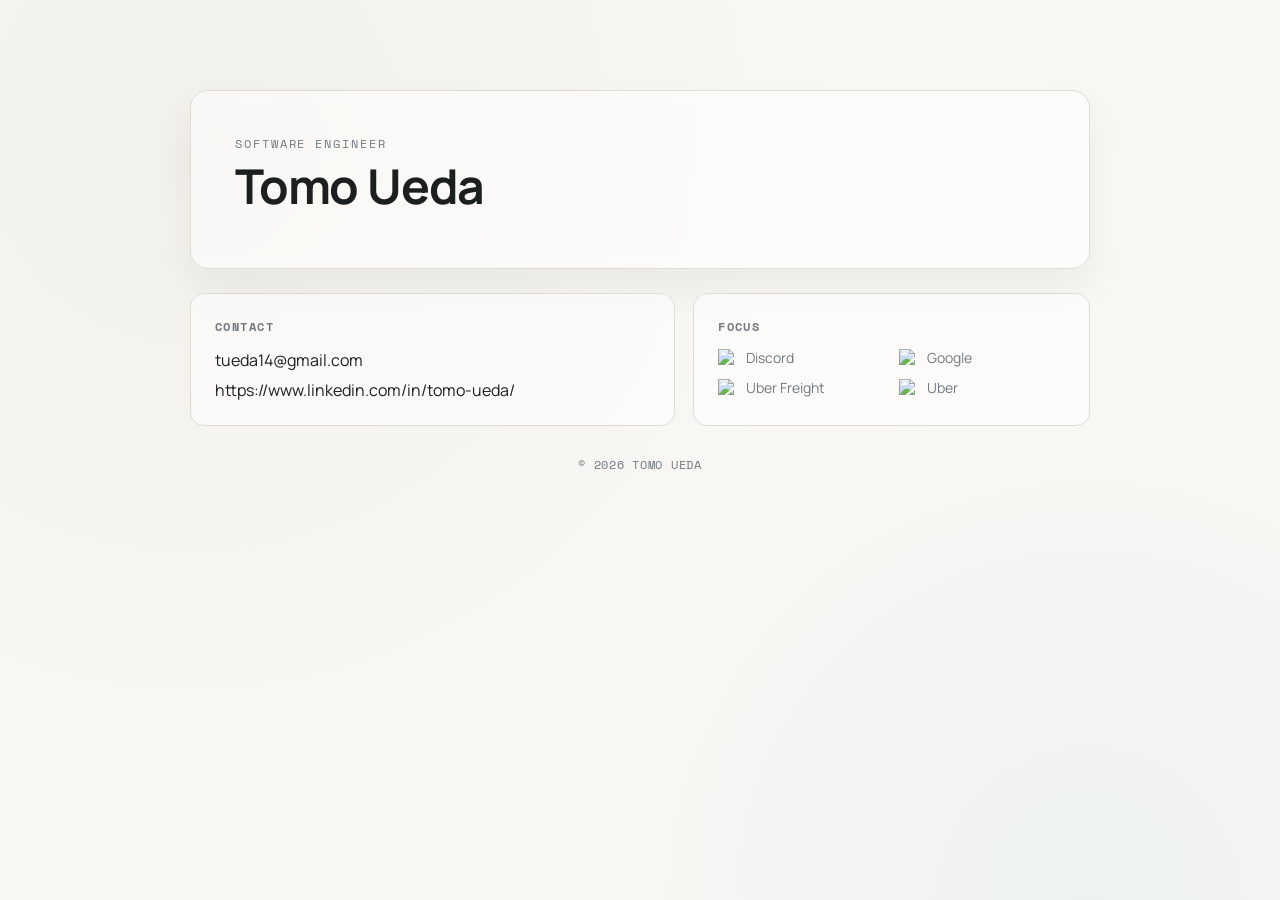
==== index.html @ ddee6154 "Add company icons from resume to focus section" ====
<!doctype html>
<html lang="en">
<head>
  <meta charset="utf-8" />
  <meta name="viewport" content="width=device-width, initial-scale=1" />
  <title>Tomo Ueda</title>
  <meta name="description" content="Tomo Ueda - software engineer." />
  <meta name="theme-color" content="#0f1417" />
  <meta property="og:title" content="Tomo Ueda" />
  <meta property="og:description" content="Software engineer." />
  <meta property="og:type" content="website" />
  <meta property="og:url" content="https://tomoueda.com" />
  <link rel="preconnect" href="https://fonts.googleapis.com" />
  <link rel="preconnect" href="https://fonts.gstatic.com" crossorigin />
  <link href="https://fonts.googleapis.com/css2?family=Manrope:wght@400;500;700&family=Space+Mono:wght@400;700&display=swap" rel="stylesheet" />
  <style>
    :root {
      --bg: #f8f7f4;
      --ink: #1c1f20;
      --muted: #727a80;
      --line: #dfdcd4;
      --panel: rgba(255, 255, 255, 0.5);
      --accent: #5f7e72;
      --maxw: 900px;
      --radius: 18px;
    }
    * {
      box-sizing: border-box;
    }
    html,
    body {
      min-height: 100%;
    }
    body {
      margin: 0;
      font-family: "Manrope", sans-serif;
      color: var(--ink);
      background:
        radial-gradient(circle at 15% 15%, #f2f0eb 0%, transparent 48%),
        radial-gradient(circle at 85% 100%, #edf2ee 0%, transparent 36%),
        var(--bg);
      padding: clamp(28px, 7vw, 92px) 22px;
    }
    .page {
      width: min(var(--maxw), 100%);
      margin: 0 auto;
      animation: settle 650ms ease both;
    }
    .hero {
      background: var(--panel);
      border: 1px solid var(--line);
      border-radius: var(--radius);
      backdrop-filter: blur(6px);
      padding: clamp(24px, 4vw, 44px);
      box-shadow: 0 20px 42px rgba(17, 19, 21, 0.05);
    }
    .eyebrow {
      margin: 0;
      font-family: "Space Mono", monospace;
      font-size: 12px;
      letter-spacing: 0.16em;
      text-transform: uppercase;
      color: var(--muted);
    }
    h1 {
      margin: 10px 0 14px;
      font-size: clamp(28px, 5.5vw, 48px);
      line-height: 1;
      letter-spacing: -0.025em;
    }
    .grid {
      margin-top: 24px;
      display: grid;
      gap: 16px;
    }
    .panel {
      background: var(--panel);
      border: 1px solid var(--line);
      border-radius: 14px;
      padding: 24px;
      animation: fade-up 550ms ease both;
    }
    .panel h2 {
      margin: 0 0 14px;
      font-size: 12px;
      font-family: "Space Mono", monospace;
      text-transform: uppercase;
      letter-spacing: 0.12em;
      color: var(--muted);
    }
    .links {
      list-style: none;
      margin: 0;
      padding: 0;
      display: grid;
      gap: 8px;
    }
    .links a {
      color: var(--ink);
      text-decoration: none;
      border-bottom: 1px solid transparent;
      transition: border-color 180ms ease, color 180ms ease;
    }
    .links a:hover {
      color: var(--accent);
      border-color: var(--accent);
    }
    .companies {
      margin: 0;
      padding: 0;
      list-style: none;
      display: grid;
      grid-template-columns: repeat(2, minmax(0, 1fr));
      gap: 12px 14px;
    }
    .company {
      display: flex;
      align-items: center;
      gap: 10px;
      color: var(--muted);
      font-size: 14px;
      line-height: 1.3;
    }
    .company img {
      width: 18px;
      height: 18px;
      object-fit: contain;
      opacity: 0.9;
    }
    footer {
      margin-top: 30px;
      text-align: center;
      color: var(--muted);
      font-family: "Space Mono", monospace;
      font-size: 12px;
      letter-spacing: 0.06em;
      text-transform: uppercase;
    }
    @keyframes settle {
      from {
        opacity: 0;
        transform: translateY(10px);
      }
      to {
        opacity: 1;
        transform: translateY(0);
      }
    }
    @keyframes fade-up {
      from {
        opacity: 0;
        transform: translateY(8px);
      }
      to {
        opacity: 1;
        transform: translateY(0);
      }
    }
    @media (min-width: 720px) {
      .grid {
        grid-template-columns: 1.1fr 0.9fr;
        gap: 18px;
      }
      .panel:last-child {
        animation-delay: 90ms;
      }
    }
  </style>
</head>
<body>
  <main class="page">
    <section class="hero">
      <p class="eyebrow">Software Engineer</p>
      <h1>Tomo Ueda</h1>
    </section>

    <section class="grid">
      <article class="panel">
        <h2>Contact</h2>
        <ul class="links">
          <li><a href="mailto:tueda14@gmail.com">tueda14@gmail.com</a></li>
          <li><a href="https://www.linkedin.com/in/tomo-ueda/" target="_blank" rel="noopener noreferrer">https://www.linkedin.com/in/tomo-ueda/</a></li>
        </ul>
      </article>
      <article class="panel">
        <h2>Focus</h2>
        <ul class="companies" aria-label="Companies I have worked at">
          <li class="company">
            <img src="https://cdn.simpleicons.org/discord/1c1f20" alt="Discord logo" loading="lazy" />
            <span>Discord</span>
          </li>
          <li class="company">
            <img src="https://cdn.simpleicons.org/google/1c1f20" alt="Google logo" loading="lazy" />
            <span>Google</span>
          </li>
          <li class="company">
            <img src="https://cdn.simpleicons.org/uber/1c1f20" alt="Uber logo" loading="lazy" />
            <span>Uber Freight</span>
          </li>
          <li class="company">
            <img src="https://cdn.simpleicons.org/uber/1c1f20" alt="Uber logo" loading="lazy" />
            <span>Uber</span>
          </li>
        </ul>
      </article>
    </section>

    <footer>&copy; <span id="year"></span> Tomo Ueda</footer>
  </main>

  <script>
    document.getElementById("year").textContent = new Date().getFullYear();
  </script>
</body>
</html>
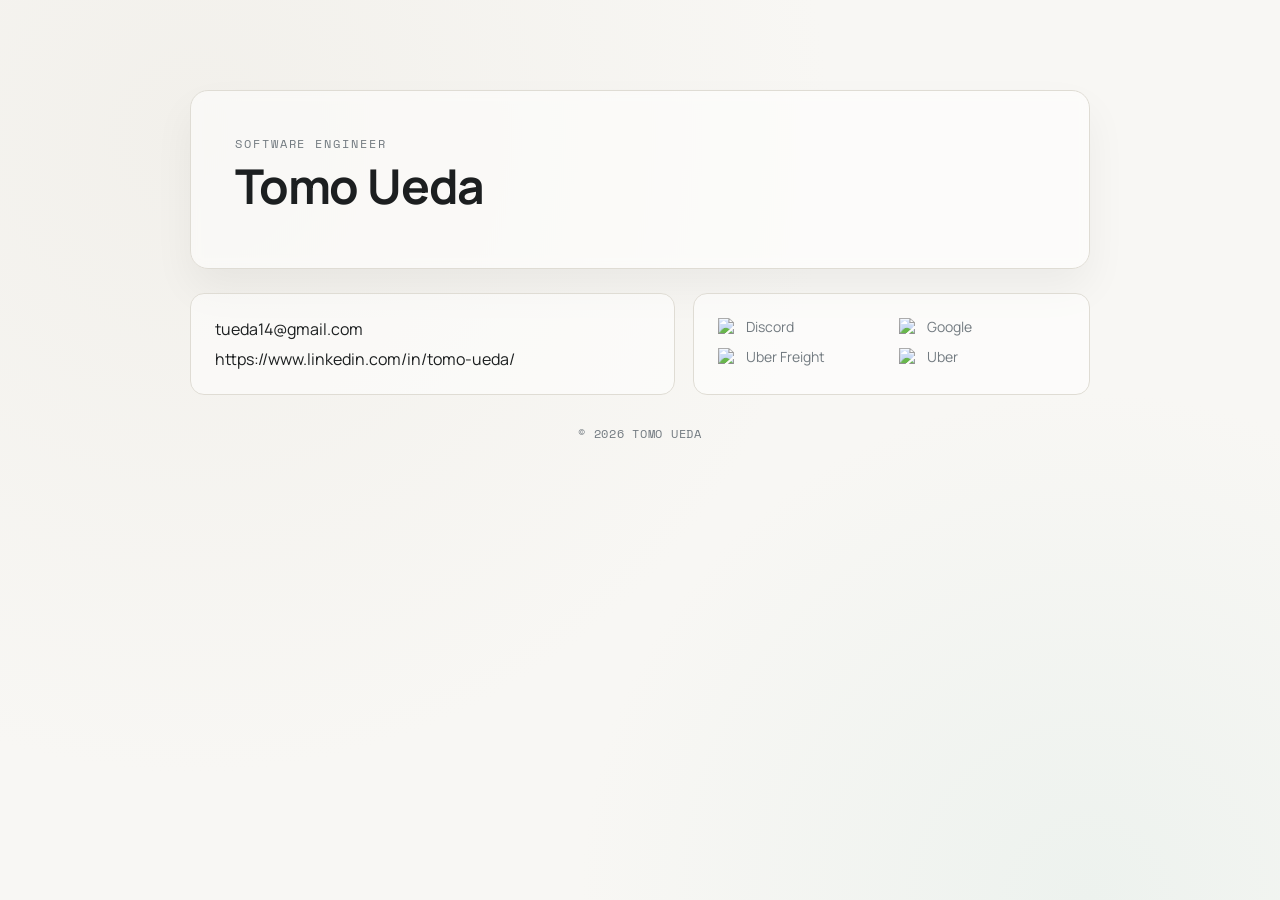
==== commit 85d9271b: "Remove section labels for cleaner layout" ====
--- a/index.html
+++ b/index.html
@@ -80,14 +80,6 @@
       padding: 24px;
       animation: fade-up 550ms ease both;
     }
-    .panel h2 {
-      margin: 0 0 14px;
-      font-size: 12px;
-      font-family: "Space Mono", monospace;
-      text-transform: uppercase;
-      letter-spacing: 0.12em;
-      color: var(--muted);
-    }
     .links {
       list-style: none;
       margin: 0;
@@ -176,14 +168,12 @@
 
     <section class="grid">
       <article class="panel">
-        <h2>Contact</h2>
         <ul class="links">
           <li><a href="mailto:tueda14@gmail.com">tueda14@gmail.com</a></li>
           <li><a href="https://www.linkedin.com/in/tomo-ueda/" target="_blank" rel="noopener noreferrer">https://www.linkedin.com/in/tomo-ueda/</a></li>
         </ul>
       </article>
       <article class="panel">
-        <h2>Focus</h2>
         <ul class="companies" aria-label="Companies I have worked at">
           <li class="company">
             <img src="https://cdn.simpleicons.org/discord/1c1f20" alt="Discord logo" loading="lazy" />
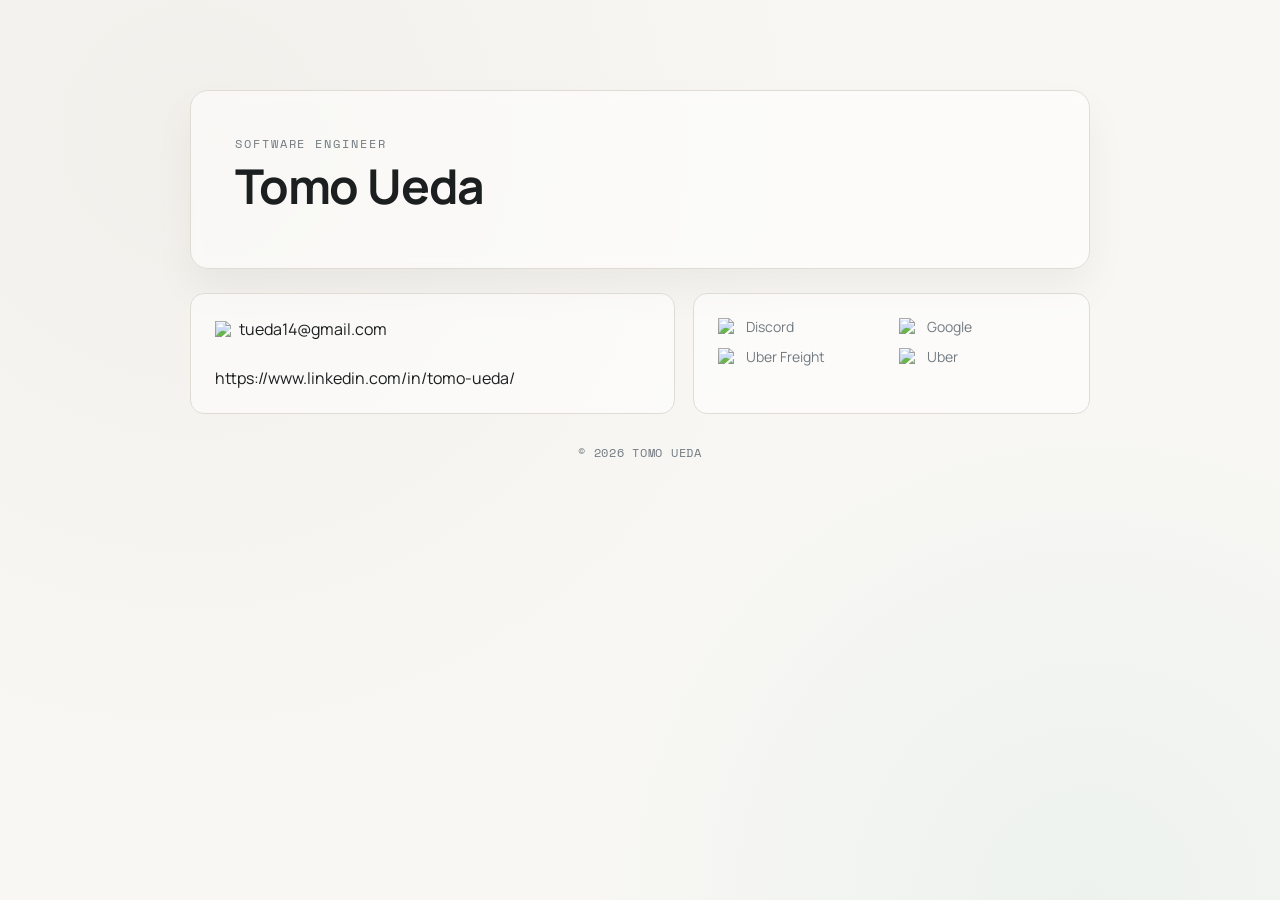
==== commit b56e02a0: "Add email icon next to email address" ====
--- a/index.html
+++ b/index.html
@@ -93,6 +93,17 @@
       border-bottom: 1px solid transparent;
       transition: border-color 180ms ease, color 180ms ease;
     }
+    .contact-email {
+      display: inline-flex;
+      align-items: center;
+      gap: 8px;
+    }
+    .contact-email img {
+      width: 16px;
+      height: 16px;
+      object-fit: contain;
+      opacity: 0.9;
+    }
     .links a:hover {
       color: var(--accent);
       border-color: var(--accent);
@@ -169,7 +180,12 @@
     <section class="grid">
       <article class="panel">
         <ul class="links">
-          <li><a href="mailto:tueda14@gmail.com">tueda14@gmail.com</a></li>
+          <li>
+            <a class="contact-email" href="mailto:tueda14@gmail.com">
+              <img src="https://cdn.simpleicons.org/gmail/1c1f20" alt="Email icon" loading="lazy" />
+              <span>tueda14@gmail.com</span>
+            </a>
+          </li>
           <li><a href="https://www.linkedin.com/in/tomo-ueda/" target="_blank" rel="noopener noreferrer">https://www.linkedin.com/in/tomo-ueda/</a></li>
         </ul>
       </article>
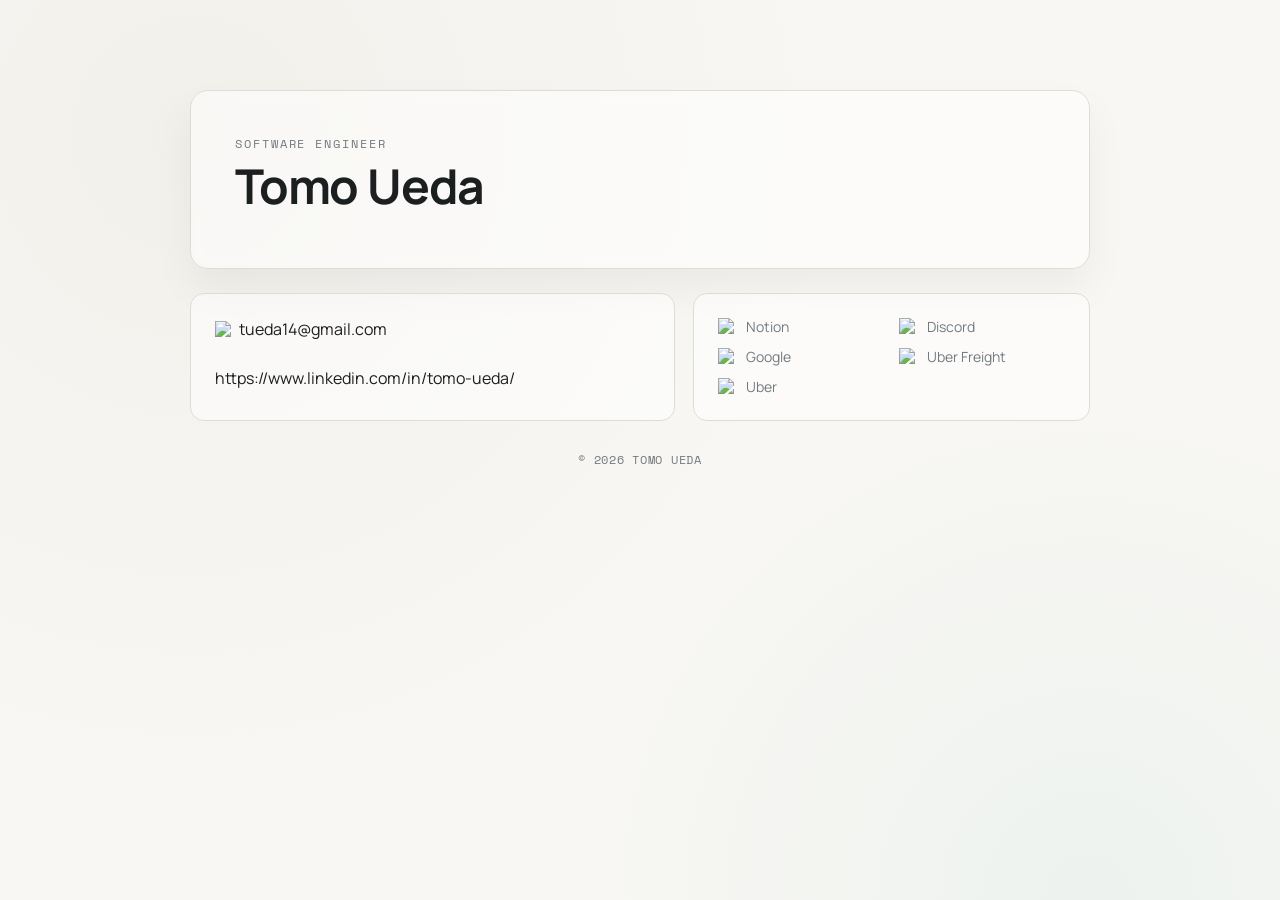
==== commit d399d703: "Add Notion to company icons" ====
--- a/index.html
+++ b/index.html
@@ -192,6 +192,10 @@
       <article class="panel">
         <ul class="companies" aria-label="Companies I have worked at">
           <li class="company">
+            <img src="https://cdn.simpleicons.org/notion/1c1f20" alt="Notion logo" loading="lazy" />
+            <span>Notion</span>
+          </li>
+          <li class="company">
             <img src="https://cdn.simpleicons.org/discord/1c1f20" alt="Discord logo" loading="lazy" />
             <span>Discord</span>
           </li>
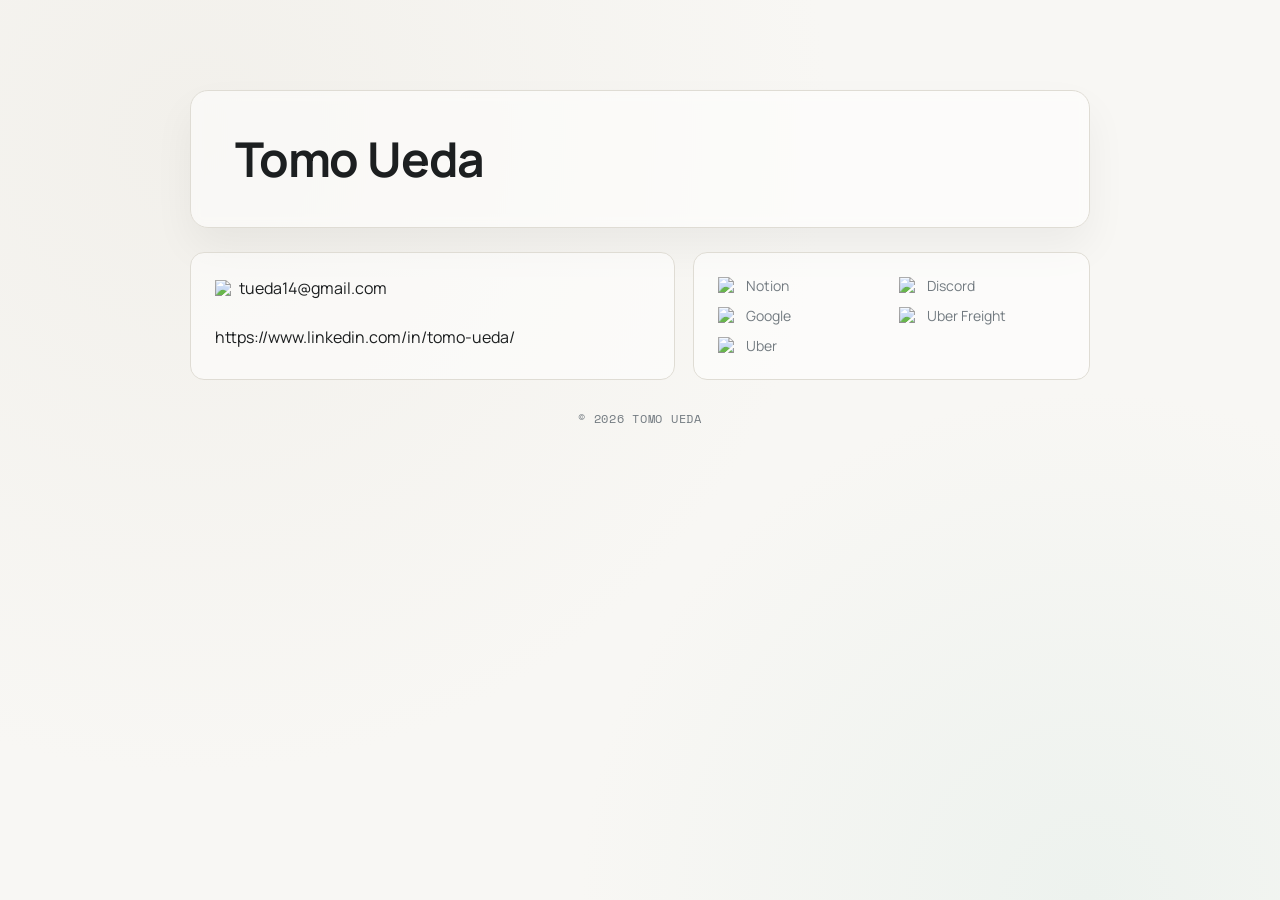
==== commit 587b0ffc: "Remove job title from hero" ====
--- a/index.html
+++ b/index.html
@@ -54,16 +54,8 @@
       padding: clamp(24px, 4vw, 44px);
       box-shadow: 0 20px 42px rgba(17, 19, 21, 0.05);
     }
-    .eyebrow {
-      margin: 0;
-      font-family: "Space Mono", monospace;
-      font-size: 12px;
-      letter-spacing: 0.16em;
-      text-transform: uppercase;
-      color: var(--muted);
-    }
     h1 {
-      margin: 10px 0 14px;
+      margin: 0;
       font-size: clamp(28px, 5.5vw, 48px);
       line-height: 1;
       letter-spacing: -0.025em;
@@ -173,7 +165,6 @@
 <body>
   <main class="page">
     <section class="hero">
-      <p class="eyebrow">Software Engineer</p>
       <h1>Tomo Ueda</h1>
     </section>
 
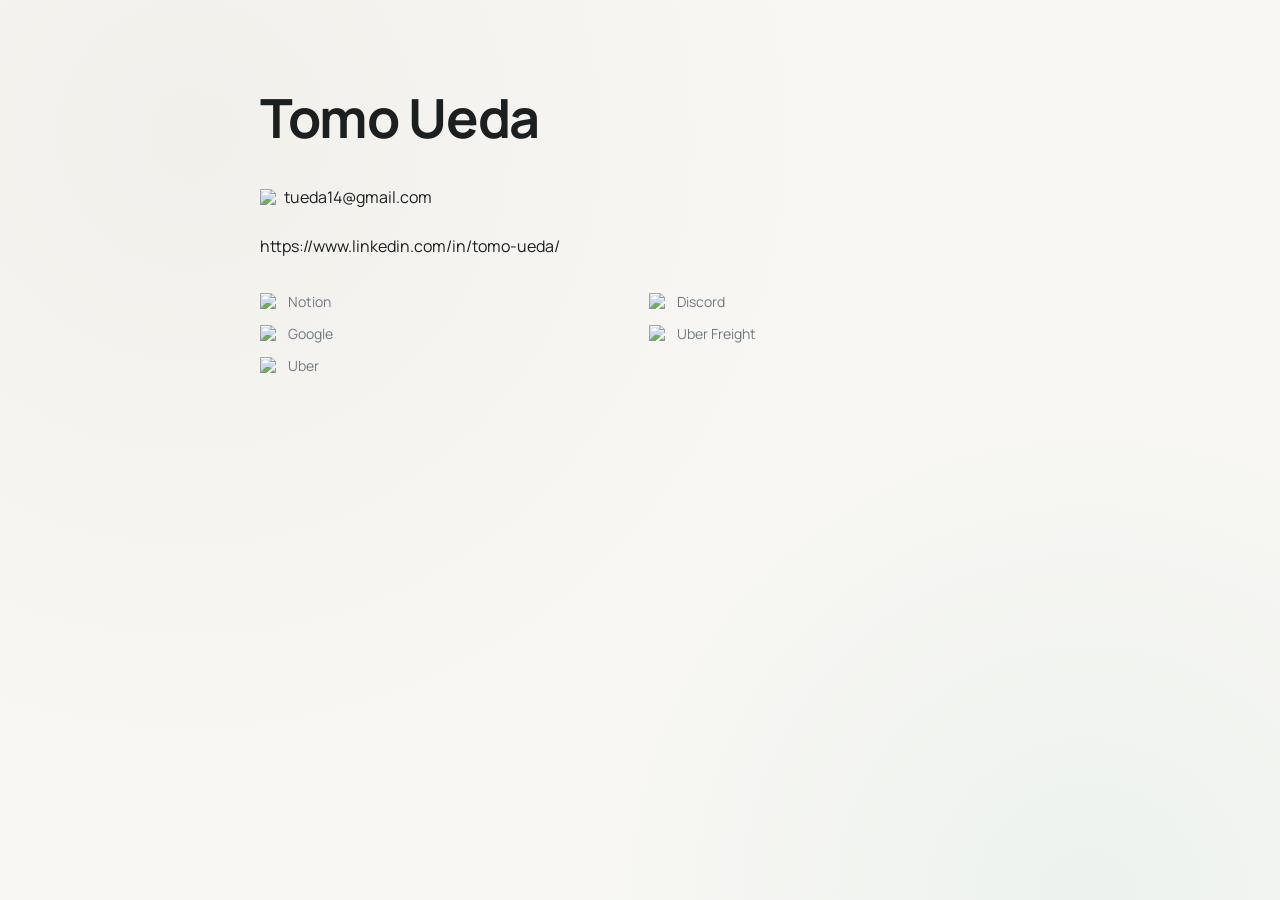
==== commit de72821f: "Flatten layout and remove footer copyright" ====
--- a/index.html
+++ b/index.html
@@ -18,11 +18,8 @@
       --bg: #f8f7f4;
       --ink: #1c1f20;
       --muted: #727a80;
-      --line: #dfdcd4;
-      --panel: rgba(255, 255, 255, 0.5);
       --accent: #5f7e72;
-      --maxw: 900px;
-      --radius: 18px;
+      --maxw: 760px;
     }
     * {
       box-sizing: border-box;
@@ -46,31 +43,16 @@
       margin: 0 auto;
       animation: settle 650ms ease both;
     }
-    .hero {
-      background: var(--panel);
-      border: 1px solid var(--line);
-      border-radius: var(--radius);
-      backdrop-filter: blur(6px);
-      padding: clamp(24px, 4vw, 44px);
-      box-shadow: 0 20px 42px rgba(17, 19, 21, 0.05);
-    }
     h1 {
       margin: 0;
-      font-size: clamp(28px, 5.5vw, 48px);
+      font-size: clamp(30px, 6vw, 54px);
       line-height: 1;
       letter-spacing: -0.025em;
     }
-    .grid {
-      margin-top: 24px;
+    .stack {
+      margin-top: clamp(28px, 5vw, 42px);
       display: grid;
-      gap: 16px;
-    }
-    .panel {
-      background: var(--panel);
-      border: 1px solid var(--line);
-      border-radius: 14px;
-      padding: 24px;
-      animation: fade-up 550ms ease both;
+      gap: clamp(24px, 4vw, 36px);
     }
     .links {
       list-style: none;
@@ -106,7 +88,7 @@
       list-style: none;
       display: grid;
       grid-template-columns: repeat(2, minmax(0, 1fr));
-      gap: 12px 14px;
+      gap: 14px 18px;
     }
     .company {
       display: flex;
@@ -122,15 +104,6 @@
       object-fit: contain;
       opacity: 0.9;
     }
-    footer {
-      margin-top: 30px;
-      text-align: center;
-      color: var(--muted);
-      font-family: "Space Mono", monospace;
-      font-size: 12px;
-      letter-spacing: 0.06em;
-      text-transform: uppercase;
-    }
     @keyframes settle {
       from {
         opacity: 0;
@@ -141,35 +114,18 @@
         transform: translateY(0);
       }
     }
-    @keyframes fade-up {
-      from {
-        opacity: 0;
-        transform: translateY(8px);
-      }
-      to {
-        opacity: 1;
-        transform: translateY(0);
-      }
-    }
-    @media (min-width: 720px) {
-      .grid {
-        grid-template-columns: 1.1fr 0.9fr;
-        gap: 18px;
-      }
-      .panel:last-child {
-        animation-delay: 90ms;
+    @media (max-width: 560px) {
+      .companies {
+        grid-template-columns: 1fr;
       }
     }
   </style>
 </head>
 <body>
   <main class="page">
-    <section class="hero">
-      <h1>Tomo Ueda</h1>
-    </section>
-
-    <section class="grid">
-      <article class="panel">
+    <h1>Tomo Ueda</h1>
+    <section class="stack">
+      <div>
         <ul class="links">
           <li>
             <a class="contact-email" href="mailto:tueda14@gmail.com">
@@ -179,8 +135,8 @@
           </li>
           <li><a href="https://www.linkedin.com/in/tomo-ueda/" target="_blank" rel="noopener noreferrer">https://www.linkedin.com/in/tomo-ueda/</a></li>
         </ul>
-      </article>
-      <article class="panel">
+      </div>
+      <div>
         <ul class="companies" aria-label="Companies I have worked at">
           <li class="company">
             <img src="https://cdn.simpleicons.org/notion/1c1f20" alt="Notion logo" loading="lazy" />
@@ -203,14 +159,8 @@
             <span>Uber</span>
           </li>
         </ul>
-      </article>
+      </div>
     </section>
-
-    <footer>&copy; <span id="year"></span> Tomo Ueda</footer>
   </main>
-
-  <script>
-    document.getElementById("year").textContent = new Date().getFullYear();
-  </script>
 </body>
 </html>
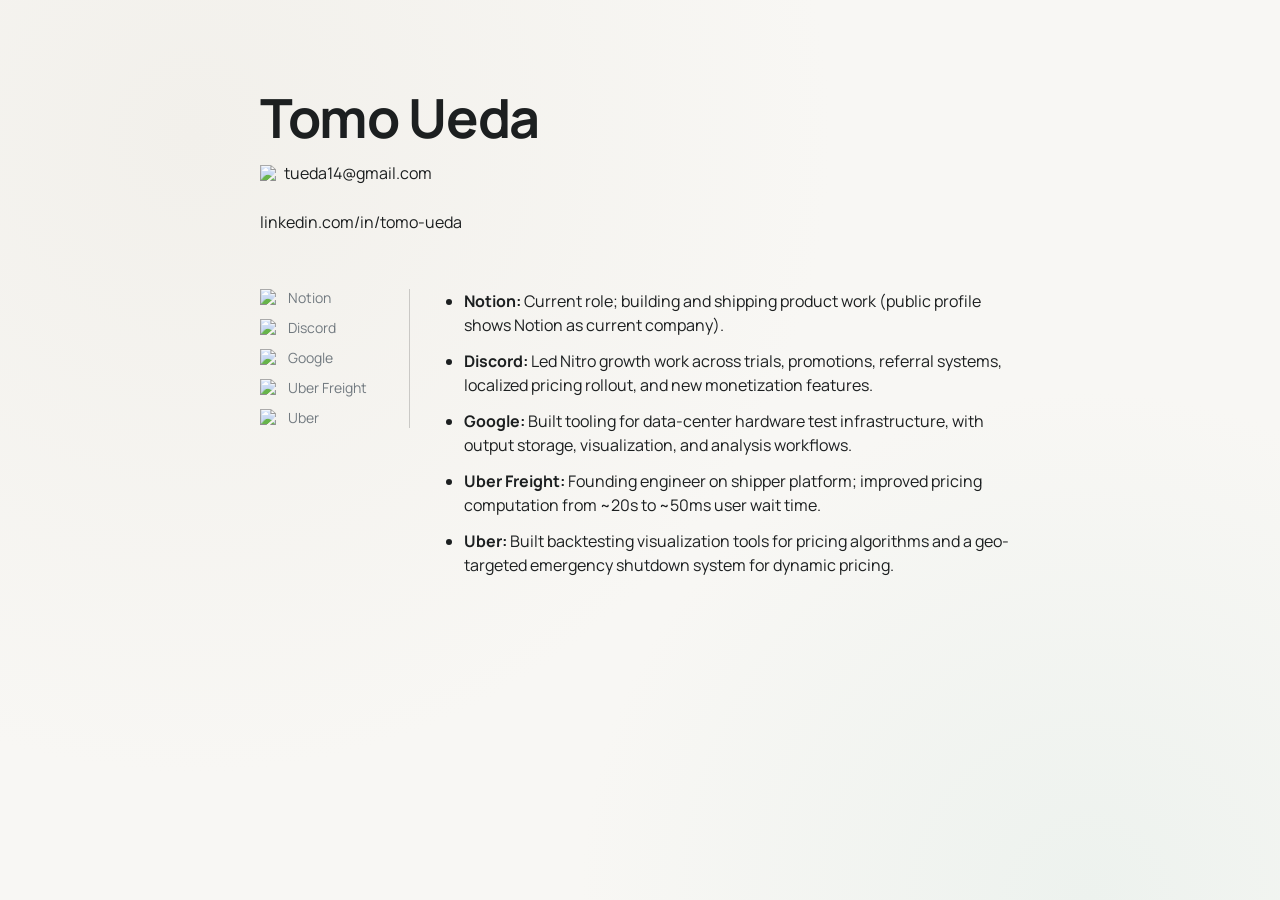
==== commit cfef2d8f: "Add company rail and project-history bullets" ====
--- a/index.html
+++ b/index.html
@@ -4,10 +4,10 @@
   <meta charset="utf-8" />
   <meta name="viewport" content="width=device-width, initial-scale=1" />
   <title>Tomo Ueda</title>
-  <meta name="description" content="Tomo Ueda - software engineer." />
+  <meta name="description" content="Tomo Ueda - projects and history." />
   <meta name="theme-color" content="#0f1417" />
   <meta property="og:title" content="Tomo Ueda" />
-  <meta property="og:description" content="Software engineer." />
+  <meta property="og:description" content="Projects and history." />
   <meta property="og:type" content="website" />
   <meta property="og:url" content="https://tomoueda.com" />
   <link rel="preconnect" href="https://fonts.googleapis.com" />
@@ -49,10 +49,15 @@
       line-height: 1;
       letter-spacing: -0.025em;
     }
-    .stack {
-      margin-top: clamp(28px, 5vw, 42px);
-      display: grid;
-      gap: clamp(24px, 4vw, 36px);
+    .top-links {
+      margin-top: 18px;
+    }
+    .layout {
+      margin-top: clamp(30px, 6vw, 56px);
+      display: grid;
+      grid-template-columns: 150px 1fr;
+      column-gap: clamp(18px, 4vw, 34px);
+      align-items: start;
     }
     .links {
       list-style: none;
@@ -82,13 +87,17 @@
       color: var(--accent);
       border-color: var(--accent);
     }
+    .rail {
+      padding-right: clamp(14px, 2vw, 20px);
+      border-right: 1px solid rgba(28, 31, 32, 0.2);
+    }
     .companies {
       margin: 0;
       padding: 0;
       list-style: none;
       display: grid;
-      grid-template-columns: repeat(2, minmax(0, 1fr));
-      gap: 14px 18px;
+      grid-template-columns: 1fr;
+      gap: 12px;
     }
     .company {
       display: flex;
@@ -104,6 +113,19 @@
       object-fit: contain;
       opacity: 0.9;
     }
+    .history {
+      margin: 0;
+      padding-left: 20px;
+      color: var(--ink);
+      display: grid;
+      gap: 12px;
+    }
+    .history > li {
+      line-height: 1.5;
+    }
+    .history b {
+      font-weight: 700;
+    }
     @keyframes settle {
       from {
         opacity: 0;
@@ -115,8 +137,18 @@
       }
     }
     @media (max-width: 560px) {
+      .layout {
+        grid-template-columns: 1fr;
+        row-gap: 24px;
+      }
+      .rail {
+        border-right: 0;
+        border-bottom: 1px solid rgba(28, 31, 32, 0.2);
+        padding-right: 0;
+        padding-bottom: 18px;
+      }
       .companies {
-        grid-template-columns: 1fr;
+        grid-template-columns: repeat(2, minmax(0, 1fr));
       }
     }
   </style>
@@ -124,19 +156,20 @@
 <body>
   <main class="page">
     <h1>Tomo Ueda</h1>
-    <section class="stack">
-      <div>
-        <ul class="links">
-          <li>
-            <a class="contact-email" href="mailto:tueda14@gmail.com">
-              <img src="https://cdn.simpleicons.org/gmail/1c1f20" alt="Email icon" loading="lazy" />
-              <span>tueda14@gmail.com</span>
-            </a>
-          </li>
-          <li><a href="https://www.linkedin.com/in/tomo-ueda/" target="_blank" rel="noopener noreferrer">https://www.linkedin.com/in/tomo-ueda/</a></li>
-        </ul>
-      </div>
-      <div>
+    <section class="top-links">
+      <ul class="links">
+        <li>
+          <a class="contact-email" href="mailto:tueda14@gmail.com">
+            <img src="https://cdn.simpleicons.org/gmail/1c1f20" alt="Email icon" loading="lazy" />
+            <span>tueda14@gmail.com</span>
+          </a>
+        </li>
+        <li><a href="https://www.linkedin.com/in/tomo-ueda/" target="_blank" rel="noopener noreferrer">linkedin.com/in/tomo-ueda</a></li>
+      </ul>
+    </section>
+
+    <section class="layout">
+      <aside class="rail">
         <ul class="companies" aria-label="Companies I have worked at">
           <li class="company">
             <img src="https://cdn.simpleicons.org/notion/1c1f20" alt="Notion logo" loading="lazy" />
@@ -159,7 +192,16 @@
             <span>Uber</span>
           </li>
         </ul>
-      </div>
+      </aside>
+      <section>
+        <ul class="history" aria-label="Project history">
+          <li><b>Notion:</b> Current role; building and shipping product work (public profile shows Notion as current company).</li>
+          <li><b>Discord:</b> Led Nitro growth work across trials, promotions, referral systems, localized pricing rollout, and new monetization features.</li>
+          <li><b>Google:</b> Built tooling for data-center hardware test infrastructure, with output storage, visualization, and analysis workflows.</li>
+          <li><b>Uber Freight:</b> Founding engineer on shipper platform; improved pricing computation from ~20s to ~50ms user wait time.</li>
+          <li><b>Uber:</b> Built backtesting visualization tools for pricing algorithms and a geo-targeted emergency shutdown system for dynamic pricing.</li>
+        </ul>
+      </section>
     </section>
   </main>
 </body>
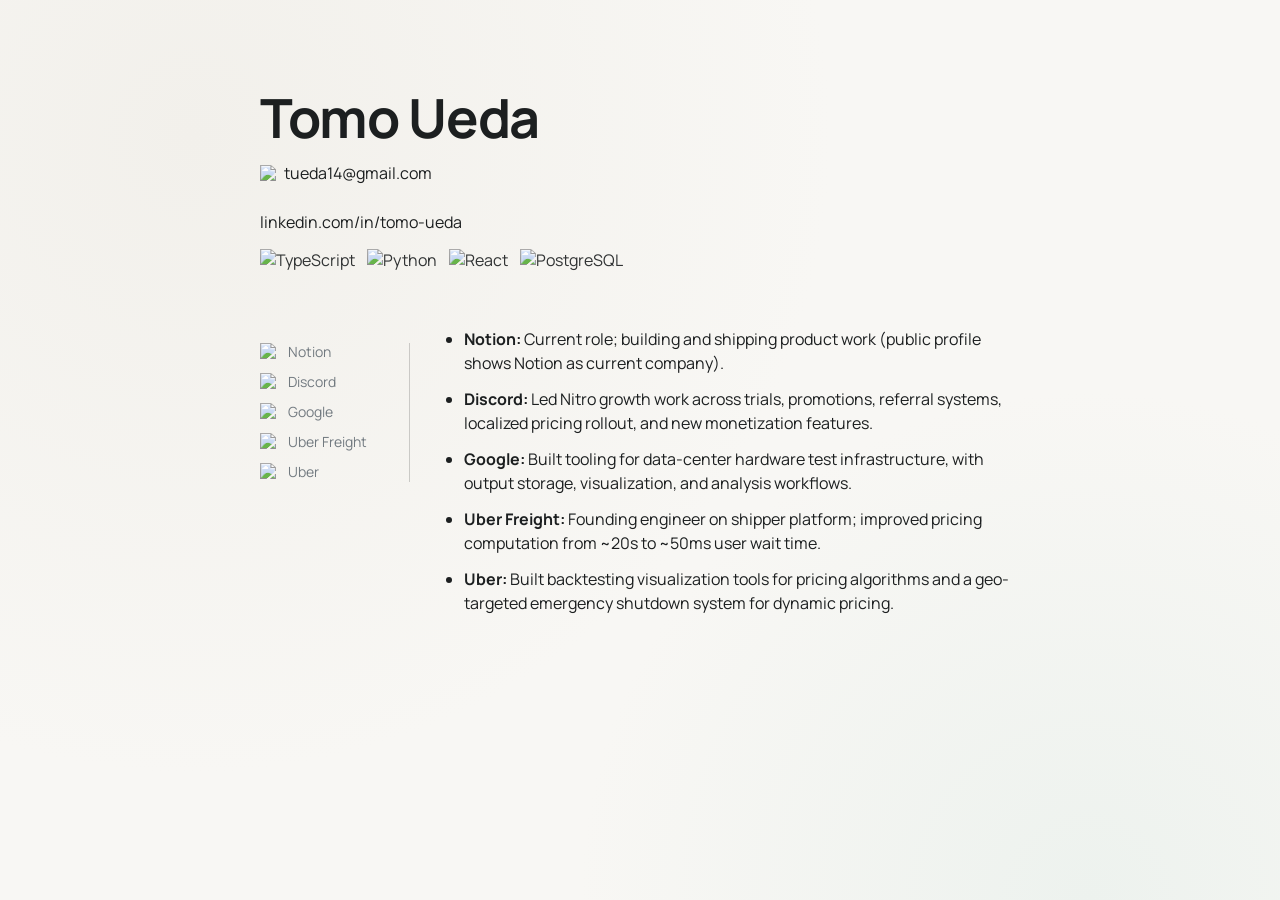
==== commit ea999a6e: "Add tech stack icons under LinkedIn" ====
--- a/index.html
+++ b/index.html
@@ -87,7 +87,22 @@
       color: var(--accent);
       border-color: var(--accent);
     }
+    .skills {
+      margin: 16px 0 0;
+      padding: 0;
+      list-style: none;
+      display: flex;
+      gap: 12px;
+      align-items: center;
+    }
+    .skills img {
+      width: 18px;
+      height: 18px;
+      object-fit: contain;
+      opacity: 0.9;
+    }
     .rail {
+      margin-top: 16px;
       padding-right: clamp(14px, 2vw, 20px);
       border-right: 1px solid rgba(28, 31, 32, 0.2);
     }
@@ -166,6 +181,12 @@
         </li>
         <li><a href="https://www.linkedin.com/in/tomo-ueda/" target="_blank" rel="noopener noreferrer">linkedin.com/in/tomo-ueda</a></li>
       </ul>
+      <ul class="skills" aria-label="Tech stack">
+        <li><img src="https://cdn.simpleicons.org/typescript/1c1f20" alt="TypeScript" loading="lazy" /></li>
+        <li><img src="https://cdn.simpleicons.org/python/1c1f20" alt="Python" loading="lazy" /></li>
+        <li><img src="https://cdn.simpleicons.org/react/1c1f20" alt="React" loading="lazy" /></li>
+        <li><img src="https://cdn.simpleicons.org/postgresql/1c1f20" alt="PostgreSQL" loading="lazy" /></li>
+      </ul>
     </section>
 
     <section class="layout">
